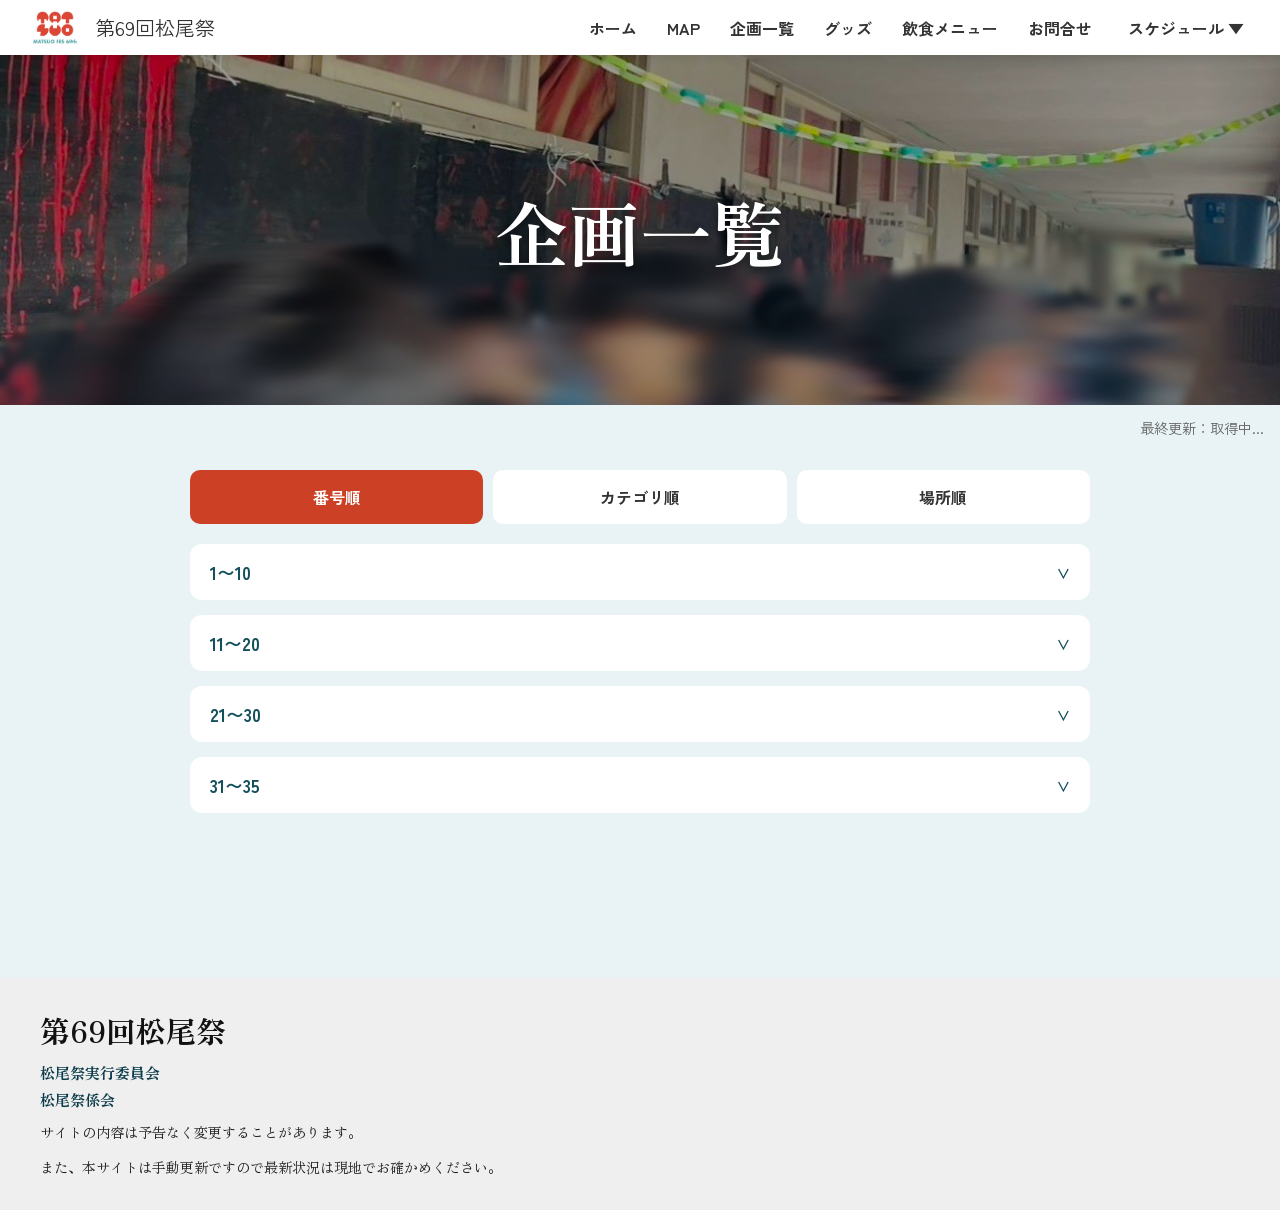
==== index.html @ f3119221 "Update index.html" ====
<!-- ========================= -->
<!-- index.html -->
<!-- ========================= -->

<!DOCTYPE html>
<html lang="ja">

<head>

  <meta charset="UTF-8">

  <!-- スマホ対応 -->
  <meta
    name="viewport"
    content="width=device-width, initial-scale=1.0"
  >

  <!-- Google Font -->
  <link
    rel="preconnect"
    href="https://fonts.googleapis.com"
  >

  <link
    rel="preconnect"
    href="https://fonts.gstatic.com"
    crossorigin
  >

  <link
    href="https://fonts.googleapis.com/css2?family=Zen+Kaku+Gothic+New:wght@400;700&display=swap"
    rel="stylesheet"
  >
  <link
  href="https://fonts.googleapis.com/css2?family=Zen+Old+Mincho:wght@400;700&display=swap"
  rel="stylesheet"
>

  <!-- CSS -->
  <link
    rel="stylesheet"
    href="style.css"
  >
  <link
  rel="icon"
  href="images/IMG_0439.JPG"
  >
  <title>
    第69回松尾祭-企画一覧
  </title>

</head>

<body>

  <!-- ========================= -->
  <!-- モーダル -->
  <!-- ========================= -->

  <div id="modal" class="modal">

    <!-- モーダル本体 -->
    <div class="modal-content">

      <!-- 閉じる -->
      <span
        id="close-modal"
        class="close-button"
      >
        ×
      </span>

      <!-- モーダルヘッダー -->
      <div class="modal-header">

        <!-- 企画番号 -->
        <div id="modal-number">

          企画1

        </div>

        <!-- カテゴリタグ -->
        <div id="modal-category-tag">

          飲食

        </div>

        <!-- タイトル -->
        <h2 id="modal-title">

          企画

        </h2>

      </div>

      <!-- 画像 -->
      <div id="modal-images" class="modal-images">
        
      </div>

      <!-- 場所 -->
      <p id="modal-place"></p>

    </div>

  </div>

  <!-- ========================= -->
  <!-- ヘッダー -->
  <!-- ========================= -->

  <header class="site-header">

    <!-- 左側 -->
    <div class="header-left">

      <!-- ハンバーガー -->
      <button id="menu-button">

        ☰

      </button>

      <!-- ロゴ -->
      <img
        src="images/IMG_0387.JPG"
        alt="ロゴ"
        class="header-logo"
      >

      <!-- タイトル -->
      <div class="header-title">

        第69回松尾祭

      </div>

    </div>

    <!-- メニュー -->
    <nav
      class="header-nav"
      id="header-nav"
    >

      <!-- ホーム -->
      <a href="https://sites.google.com/view/matsuofes69/%E3%83%9B%E3%83%BC%E3%83%A0?authuser=2">

        ホーム

      </a>
      
      <!-- MAP -->
      <a href="https://sites.google.com/view/matsuofes69/map?authuser=2">

        MAP

      </a>

      <!-- 企画一覧 -->
      <a href="index.html">

        企画一覧

      </a>
     
      <!-- グッズ -->
      <a href="https://sites.google.com/view/matsuofes69/%E3%82%B0%E3%83%83%E3%82%BA?authuser=2">

        グッズ

      </a>

       <!-- 飲食メニュー -->
      <a href="https://shikipon11.github.io/matsuo-festival-food/index.html">

        飲食メニュー

      </a>

      <!-- お問合せ -->
      <a href="https://sites.google.com/view/matsuofes69/%E3%81%8A%E5%95%8F%E5%90%88%E3%81%9B?authuser=2">

        お問合せ

      </a>

      <!-- スケジュール -->
      <div class="dropdown">

        <!-- ボタン -->
        <button
          id="schedule-toggle"
          class="dropdown-button"
        >

          スケジュール ▼

        </button>

        <!-- 開閉メニュー -->
        <div id="schedule-dropdown">

          <a href="https://sites.google.com/view/matsuofes69/%E3%82%B9%E3%82%B1%E3%82%B8%E3%83%A5%E3%83%BC%E3%83%AB/%E7%94%9F%E5%BE%92%E3%81%AE%E6%96%B9%E3%81%AF%E3%81%93%E3%81%A1%E3%82%89?authuser=2">

            生徒の方はこちら

          </a>

          <a href="https://sites.google.com/view/matsuofes69/%E3%82%B9%E3%82%B1%E3%82%B8%E3%83%A5%E3%83%BC%E3%83%AB/%E4%B8%80%E8%88%AC%E3%81%AE%E6%96%B9%E3%81%AF%E3%81%93%E3%81%A1%E3%82%89?authuser=2">

            一般の方はこちら

          </a>

        </div>

      </div>

    </nav>

  </header>

  <!-- ========================= -->
  <!-- ヒーロー -->
  <!-- ========================= -->

  <section class="hero">

    <!-- オーバーレイ -->
    <div class="hero-overlay">

      <!-- タイトル -->
      <h1 class="hero-title" id="hero-title">

        企画一覧

      </h1>

    </div>

  </section>
  <p id="last-update">
  最終更新：取得中...
  </p>
  <!-- ========================= -->
  <!-- ページ全体 -->
  <!-- ========================= -->

  <div class="container">

    <!-- ========================= -->
    <!-- 切り替えボタン -->
    <!-- ========================= -->

    <div class="top-buttons">

      <!-- 番号順 -->
      <button
        class="tab-button active"
        data-tab="number"
      >

        番号順

      </button>

      <!-- カテゴリ順 -->
      <button
        class="tab-button"
        data-tab="category"
      >

        カテゴリ順

      </button>

      <!-- 場所順 -->
      <button
        class="tab-button"
        data-tab="place"
      >

        場所順

      </button>

    </div>

    <!-- ========================= -->
    <!-- 表示エリア -->
    <!-- ========================= -->

    <div id="content-area"></div>

  </div>

  <!-- JavaScript -->
  <script src="script.js"></script>

<!-- ========================= -->
<!-- フッター -->
<!-- ========================= -->

<footer class="site-footer">

  <!-- タイトル -->
  <h2 class="footer-title">

    第69回松尾祭

  </h2>

  <p class="footer-text">

    松尾祭実行委員会

  </p>


  <p class="footer-text">

    松尾祭係会

  </p>

  <!-- 注意 -->
  <p class="footer-note">

    サイトの内容は予告なく変更することがあります。

  </p>

  <p class="footer-note">

    また、本サイトは手動更新ですので最新状況は現地でお確かめください。

  </p>

</footer>

</body>

</html>
---- style.css ----
/* ========================= */
/* style.css */
/* ========================= */
/* 全体設定 */
body {

  margin: 0;

  background-color: #e9f3f5;

  color: #333333;

  font-family:
    "Zen Kaku Gothic New",
    sans-serif;
}

/* ========================= */
/* ヘッダー */
/* ========================= */

.site-header {

  height: 55px;

  background-color: white;

  display: flex;

  justify-content: space-between;

  align-items: center;

  padding: 0 30px;

  box-sizing: border-box;

  position: sticky;

  top: 0;

  z-index: 100;

  box-shadow:
    0 2px 10px rgba(0, 0, 0, 0.1);
}

/* 左側 */
.header-left {

  display: flex;

  align-items: center;

  gap: 15px;
}

/* ロゴ */
.header-logo {

  width: 50px;

  height: 50px;

  object-fit: contain;
}

/* タイトル */
.header-title {

  font-size: 20px;
}

/* メニュー */
.header-nav {

  display: flex;

  align-items: center;

  gap: 30px;
}

/* メニューリンク */
.header-nav a {

  text-decoration: none;

  color: #333333;

  font-weight: bold;

  transition: 0.2s;
}

/* ホバー */
.header-nav a:hover {

  color: #d75c37;
}

/* ========================= */
/* ハンバーガー */
/* ========================= */

/* ボタン */
#menu-button {

  display: none;

  background: none;

  border: none;

  font-size: 32px;

  color: #333333;

  cursor: pointer;

  appearance: none;

  -webkit-appearance: none;
}

/* ========================= */
/* スケジュール */
/* ========================= */

.dropdown {

  position: relative;
}

/* ボタン */
.dropdown-button {

  background: none;

  border: none;

  font-size: 16px;

  font-weight: bold;

  color: #333333;

  cursor: pointer;

  font-family:
    "Zen Kaku Gothic New",
    sans-serif;
}

/* ドロップダウン */
#schedule-dropdown {

  display: none;

  position: absolute;

  top: 40px;

  left: 0;

  background-color: white;

  border-radius: 10px;

  overflow: hidden;

  min-width: 220px;

  box-shadow:
    0 4px 10px rgba(0, 0, 0, 0.15);

  z-index: 999;
}

/* 開いた状態 */
#schedule-dropdown.open {

  display: block;
}

/* 中のリンク */
#schedule-dropdown a {

  display: block;

  padding: 12px 16px;

  text-decoration: none;

  color: #333333;
}

/* ホバー */
#schedule-dropdown a:hover {

  background-color: #f3f3f3;

  color: #d75c37;
}

/* ========================= */
/* ヒーロー */
/* ========================= */

.hero {

  width: 100%;

  height: 350px;

  background-image: url("images/IMG_0395.JPG");

  background-size: cover;

  background-position: center;

  background-repeat: no-repeat;

  position: relative;

  overflow: hidden;
}

/* オーバーレイ */
.hero-overlay {

  width: 100%;

  height: 100%;

  background-color:
    rgba(0, 0, 0, 0.35);

  display: flex;

  justify-content: center;

  align-items: center;
}

/* タイトル */
.hero-title {

  color: white;

  font-size: 72px;

  margin: 0;

  text-shadow:
    0 4px 10px rgba(0, 0, 0, 0.5);

  font-family:
    "Zen Old Mincho",
    serif;
}

/* ========================= */
/* コンテナ */
/* ========================= */
.container {

  max-width: 900px;

  margin: auto;

  padding: 20px;

  padding-bottom: 80px;

  color: #134f5c;

}

/* タイトル */
h1 {

  text-align: center;

  margin-bottom: 30px;
}

/* ========================= */
/* 上部ボタン */
/* ========================= */

.top-buttons {

  display: flex;

  gap: 10px;

  margin-bottom: 20px;
}

/* ボタン */
.tab-button {

  flex: 1;

  padding: 15px;

  border: none;

  border-radius: 10px;

  background-color: white;

  font-size: 16px;

  cursor: pointer;

  transition: 0.2s;

  color: #333333;

  font-weight: bold;

  font-family:
    "Zen Kaku Gothic New",
    sans-serif;

  appearance: none;

  -webkit-appearance: none;
}

/* ホバー */
.tab-button:hover {

  background-color: #f0d2c8;
}

/* 選択中 */
.tab-button.active {

  background-color: #cc4125;

  color: white;
}

/* ========================= */
/* 小区分 */
/* ========================= */

.section {

  margin-bottom: 15px;

  background-color: white;

  border-radius: 12px;

  overflow: hidden;
}

/* ヘッダー */
.section-header {

  display: flex;

  justify-content: space-between;

  align-items: center;

  padding: 15px 20px;

  cursor: pointer;

  font-size: 18px;

  font-weight: bold;
}

/* アイコン */
.toggle-icon {

  font-size: 15px;
}
#last-update{
  text-align: right;
  margin: 12px 16px;
  font-size: 0.9rem;
  color: #666;
}
/* ========================= */
/* 一覧 */
/* ========================= */

.project-list {

  display: none;

  padding: 15px;

  border-top:
    1px solid #dddddd;
}

/* 開いた */
.project-list.open {

  display: block;
}

/* ========================= */
/* カード */
/* ========================= */

.project-card {

  background-color: #fafafa;

  border-radius: 10px;

  padding: 15px;

  margin-bottom: 10px;

  transition: 0.2s;

  cursor: pointer;
}

/* ホバー */
.project-card:hover {

  transform: translateY(-2px);

  background-color: #eeeeee;

  
}

.project-card:active {

  transform: scale(0.97);

}
.project-top {

  display: flex;

  align-items: center;

  gap: 12px;

  margin-bottom: 10px;
}

.project-title {

  flex: 1;
}
.project-congestion{
  padding:4px 8px;
  border-radius:999px;
  font-size:0.85rem;
  font-weight:bold;
}

.status-empty{
  color:#166534;
  background:#dcfce7;
}

.status-normal{
  color:#854d0e;
  background:#fef9c3;
}

.status-busy{
  color:#991b1b;
  background:#fee2e2;
}

.status-limit{
  color:#111827;
  background:#e5e7eb;
}
/* ========================= */
/* 初回チュートリアル */
/* ========================= */

.project-card.tutorial {

  position: relative;

  animation:
    tutorialPulse 1.2s infinite;
}

.project-card.tutorial::after {

  content:
    "👇 タップして詳細を見る";

  position: absolute;

  top: -12px;
  right: 10px;

  background: #cc4125;

  color: white;

  padding: 6px 10px;

  border-radius: 20px;

  font-size: 12px;

  font-weight: bold;

  white-space: nowrap;

  box-shadow:
    0 4px 10px rgba(0,0,0,0.2);
}

@keyframes tutorialPulse {

  0% {
    transform: scale(1);
  }

  50% {
    transform: scale(1.03);
  }

  100% {
    transform: scale(1);
  }
}

.project-top {

  display: flex;

  align-items: center;

  gap: 12px;

  margin-bottom: 10px;
}

.project-circle {

  min-width: 36px;

  height: 36px;

  display: flex;

  justify-content: center;

  align-items: center;

  background-color: #237e82;

  border-radius: 999px;

  font-weight: bold;

  font-size: 24px;

  color: white;

  box-sizing: border-box;
}

/* タイトル */
.project-title {

  font-size: 20px;

  margin: 5px 0;

  font-weight: bold;

  color: black;

}

/* タグ */
.project-tags {

  display: flex;

  gap: 10px;

  flex-wrap: wrap;
}

/* タグ共通 */
.tag {

  padding: 10px 16px;

  border-radius: 20px;

  color: white;

  font-size: 14px;
}

#modal-category-tag {

  display: flex;

  gap: 8px;

  flex-wrap: wrap;
}

/* 飲食 */
.food {

  background-color: #dfcc20;
}

/* 展示 */
.exhibition {

  background-color: #7bd071;
}

/* 体験 */
.experience {

  background-color: #6ebbcf;
}

/* パフォーマンス */
.performance {

  background-color: #cd82ed;
}

/* 販売 */
.sale {

  background-color: #df8020;
}

.food-text {

  color: #dfcc20;
}

.exhibition-text {

  color: #7bd071;
}

.experience-text {

  color: #6ebbcf;
}

.performance-text {

  color: #cd82ed;
}

.sale-text {

  color: #df8020;
}

/* 場所 */
.place {

  background-color: #555555;
}

/* ========================= */
/* モーダル */
/* ========================= */

/* 背景 */
.modal {

  display: none;

  position: fixed;

  top: 0;

  left: 0;

  width: 100%;

  height: 100%;

  background-color:
    rgba(0, 0, 0, 0.5);

  backdrop-filter: blur(4px);

  justify-content: center;

  align-items: center;

  z-index: 1000;


}

/* 表示 */
.modal.show {

  display: flex;
}

/* 本体 */
.modal-content {

  background-color: white;

  width: 90%;

  max-width: 500px;

  max-height: 90vh;

  overflow-y: auto;

  border-radius: 20px;

  padding: 25px;

  position: relative;

  animation:
    popup 0.45s
    cubic-bezier(0.18, 1.2, 0.4, 1);

  box-shadow:
  0 20px 60px rgba(0, 0, 0, 0.35);
}

/* アニメーション */
@keyframes popup {

  0% {

    transform:
      translateY(40px)
      scale(0.75);

    opacity: 0;
  }

  60% {

    transform:
      translateY(-8px)
      scale(1.03);

    opacity: 1;
  }

  100% {

    transform:
      translateY(0)
      scale(1);

    opacity: 1;
  }

}
/* 閉じる */
.close-button {

  position: absolute;

  top: 15px;

  right: 20px;

  font-size: 30px;

  cursor: pointer;
}

/* 画像 */
/* 通常画像 */
.modal-images img {

  width: 100%;
  border-radius: 12px;

}

/* 1枚だけ */
.modal-images.single-image img {

  max-width: 500px;

  width: 100%;

  margin: 0 auto;

  display: block;

}

/* ========================= */
/* モーダル上部 */
/* ========================= */

.modal-header {

  display: flex;

  align-items: center;

  gap: 10px;

  flex-wrap: wrap;

  margin-bottom: 20px;
}

#modal-number {

  min-width: 40px;

  height: 40px;

  display: flex;

  justify-content: center;

  align-items: center;

  background-color: #237e82;

  border-radius: 999px;

  font-weight: bold;

  font-size: 28px;

  color: white;

  box-sizing: border-box;
}

/* タイトル */
#modal-title {

  width: 100%;

  margin: 5px 0 0;
}

/* ========================= */
/* フッター */
/* ========================= */

.site-footer {

  background-color: #efefef;

  padding: 30px 40px;

  margin-top: 70px;


  font-family:
    "Zen Old Mincho",
    serif;
}

/* タイトル */
.footer-title {

  margin: 0 0 10px;

  font-size: 30px;

  font-weight: bold;

  color: #111111;
}

/* 実行委員会など */
.footer-text {

  margin: 6px 0;

  font-size: 15px;

  font-weight: bold;

  color: #0b3b4a;
}

/* 注意文 */
.footer-note {

  margin: 10px 0 0;

  font-size: 14px;

  color: #222222;

  line-height: 1.8;
}

/* ========================= */
/* スマホ対応 */
/* ========================= */

@media screen and (max-width: 768px) {

  /* ヘッダー */
  .site-header {

    padding: 15px 20px;
  }

  /* ハンバーガー */
  #menu-button {

    display: block;

    position: relative;

    z-index: 1000;

    margin-right: 5px;
  }

  /* ナビ */
  .header-nav {

    position: fixed;

    align-items: flex-start;
    
    top: 0;

    left: -260px;

    width: 240px;

    height: 100vh;

    background-color: white;

    display: flex;

    flex-direction: column;

    gap: 20px;

    padding: 100px 20px 20px;

    box-sizing: border-box;

    box-shadow:
      2px 0 10px rgba(0, 0, 0, 0.15);

    transition: 0.3s;

    z-index: 999;
  }

  .header-nav a,.dropdown-button {
    width: 100%;
    text-align: left;
  }

  
  .dropdown-button {
    display: block;
    width: 100%;
    text-align: left;
    padding: 0;
  }
  
  /* 開いた */
  .header-nav.open {

    left: 0;
  }

  /* タイトル */
  .header-title {

    display: none;
  }

  /* ヒーロー */
  .hero {

    height: 220px;
  }

  /* タイトル */
  .hero-title {

    font-size: 42px;
  }

  .site-footer {

    padding: 25px 20px;
  }

  .footer-title {

    font-size: 18px;
  }

  .footer-text,
  .footer-note {

    font-size: 13px;

  }
}
/* ========================= */
/* 隠し演出 */
/* ========================= */

.hero-title.secret-active {

  animation:
    glow 1s ease,
    shake 0.5s ease;
}

/* 光る */
@keyframes glow {

  0% {

    text-shadow:
      0 0 0px white;
  }

  50% {

    text-shadow:
      0 0 25px white,
      0 0 50px #ffd700;
  }

  100% {

    text-shadow:
      0 0 0px white;
  }
}

/* 少し揺れる */
@keyframes shake {

  0% {

    transform: translateX(0);
  }

  25% {

    transform: translateX(-5px);
  }

  50% {

    transform: translateX(5px);
  }

  75% {

    transform: translateX(-5px);
  }

  100% {

    transform: translateX(0);
  }
}

/* 紙吹雪 */
.confetti {

  position: fixed;

  width: 10px;

  height: 10px;

  top: -10px;

  border-radius: 2px;

  pointer-events: none;

  animation:
    fall 3s linear forwards;

  z-index: 9999;
}

@keyframes fall {

  0% {

    transform:
      translate(0, 0)
      rotate(0deg);

    opacity: 1;
  }

  100% {

    transform:
      translate(
        calc(
          (var(--drift) - 0.5) * 400px
        ),
        110vh
      )
      rotate(720deg);

    opacity: 0;
  }
}
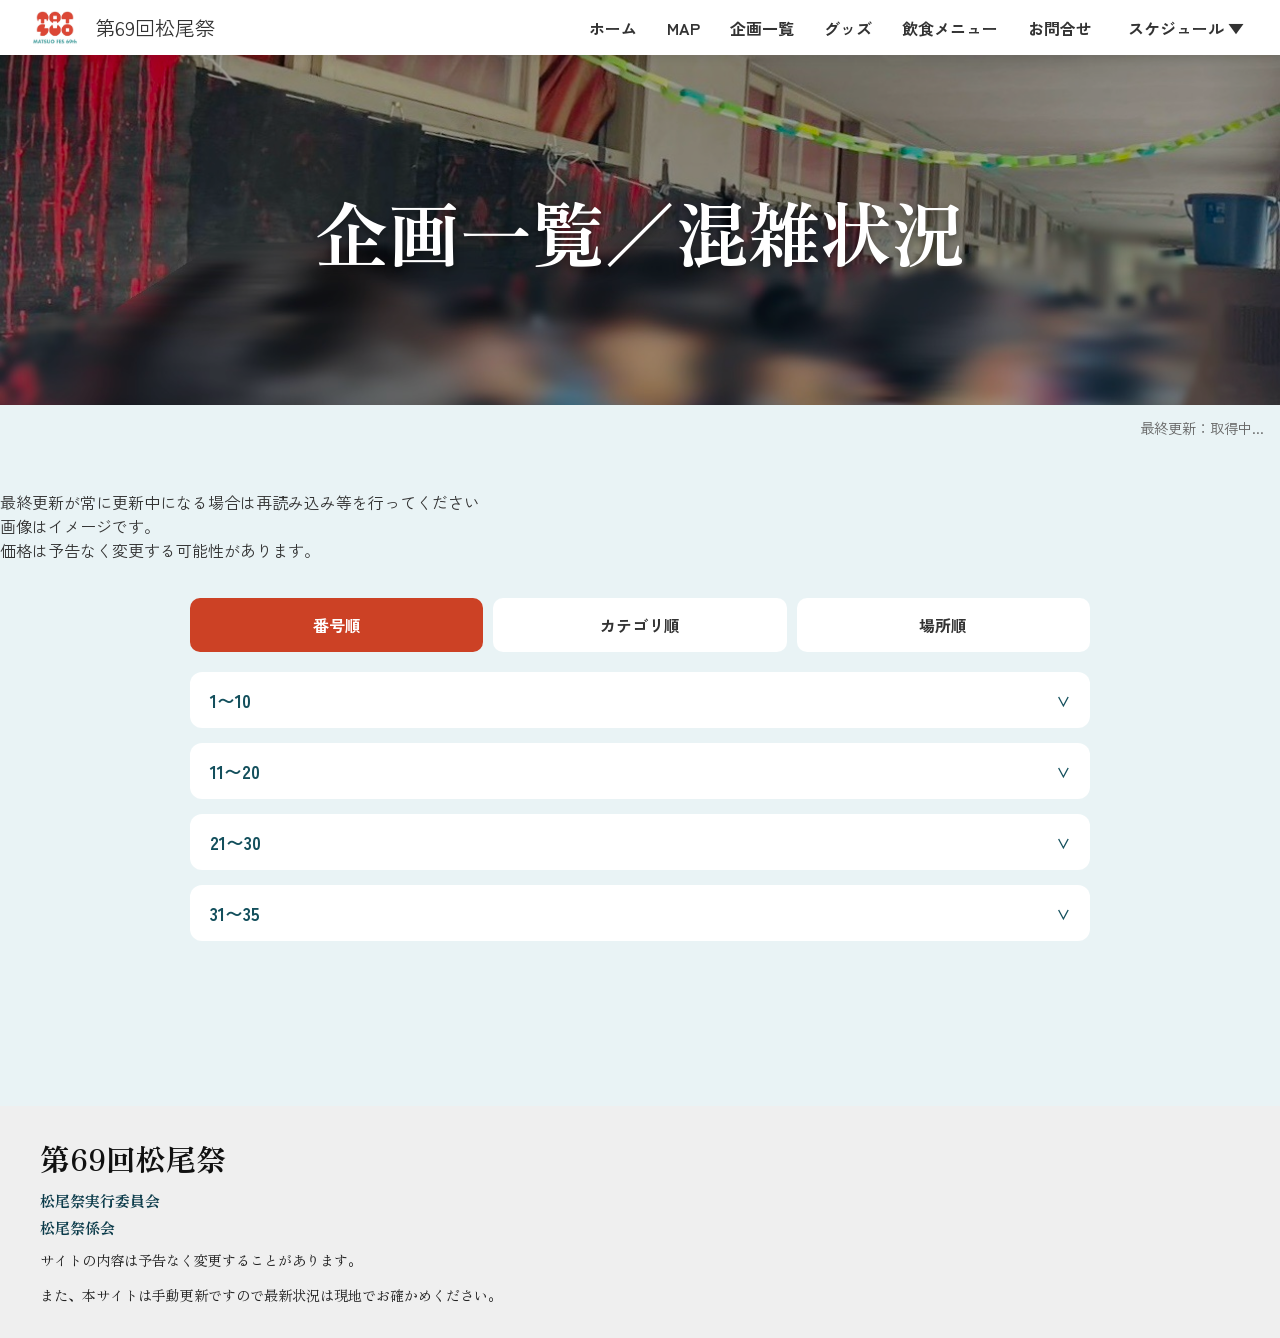
==== commit dc0adfa6: "Update index.html" ====
--- a/index.html
+++ b/index.html
@@ -236,11 +236,12 @@
       <!-- タイトル -->
       <h1 class="hero-title" id="hero-title">
 
-        企画一覧
+        企画一覧／混雑状況
 
       </h1>
 
     </div>
+    
 
   </section>
   <p id="last-update">
@@ -249,7 +250,9 @@
   <!-- ========================= -->
   <!-- ページ全体 -->
   <!-- ========================= -->
-
+　<p id="caution-statement">
+  最終更新が常に更新中になる場合は再読み込み等を行ってください<br>画像はイメージです。<br>価格は予告なく変更する可能性があります。
+  </p>
   <div class="container">
 
     <!-- ========================= -->
--- a/style.css
+++ b/style.css
@@ -798,7 +798,13 @@
   border-radius: 12px;
 
 }
-
+.common-image{
+  display:block;
+  width:100%;
+  max-width:500px;
+  margin:0px auto ;
+  border-radius:12px;
+}
 /* 1枚だけ */
 .modal-images.single-image img {
 
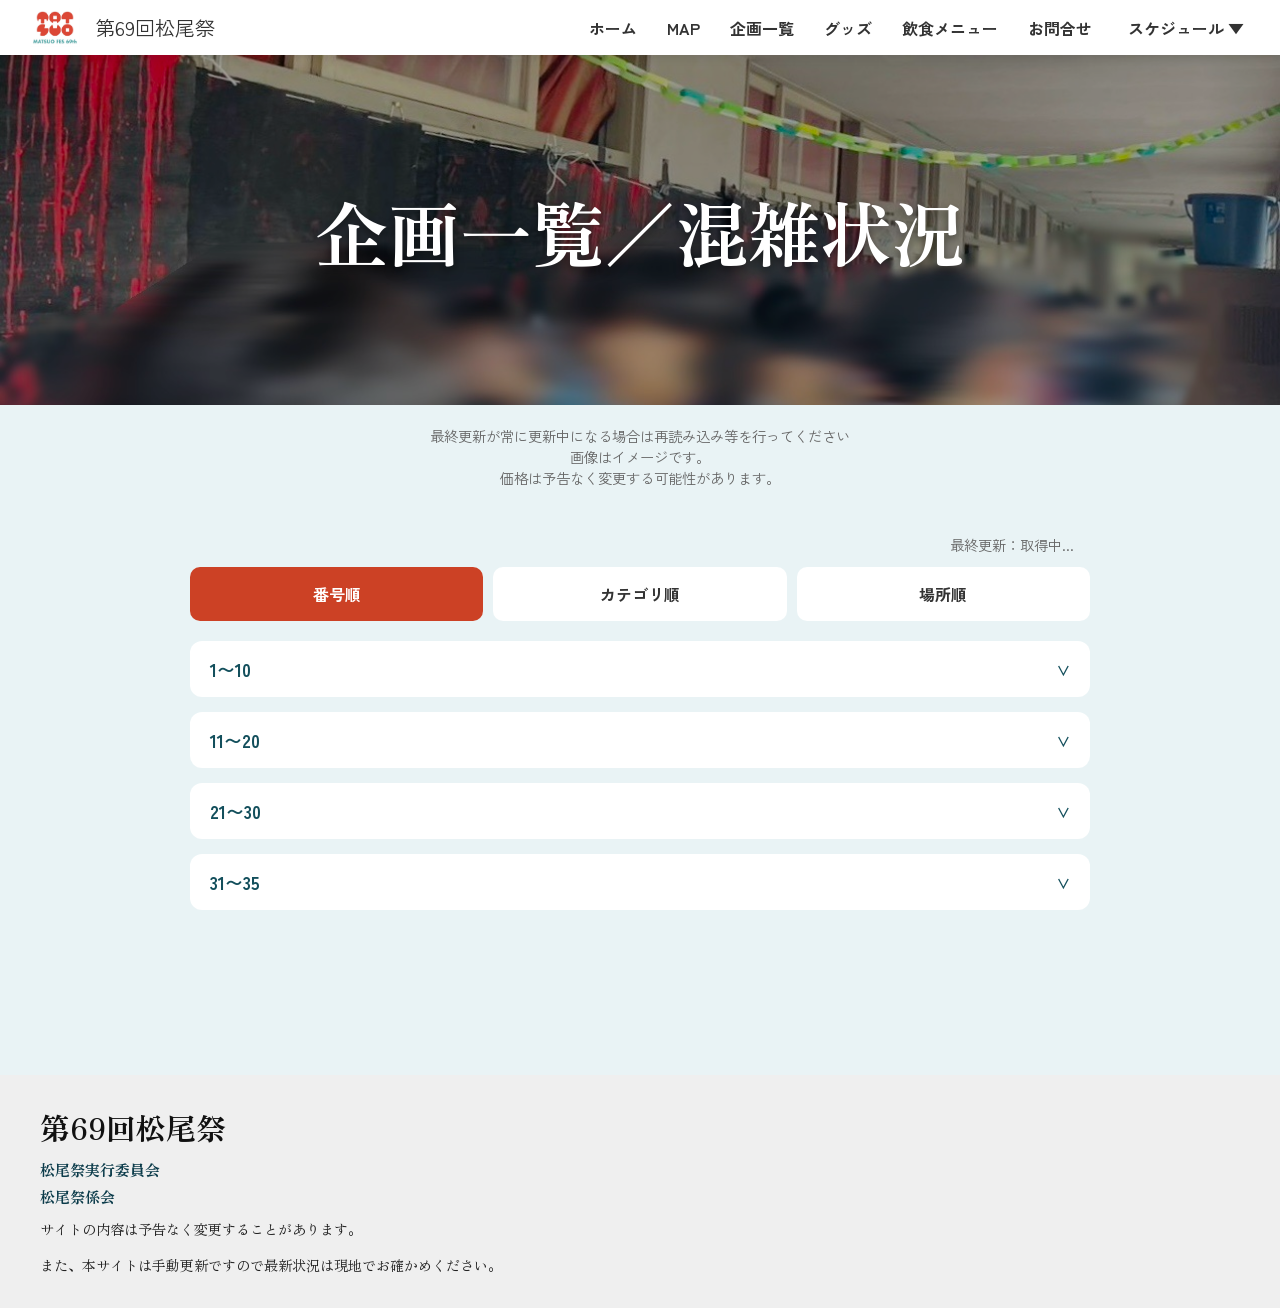
==== commit 18511aae: "Update caution statement in index.html" ====
--- a/index.html
+++ b/index.html
@@ -244,16 +244,16 @@
     
 
   </section>
+  <p id="caution-statement">
+  最終更新が常に更新中になる場合は再読み込み等を行ってください<br>画像はイメージです。<br>価格は予告なく変更する可能性があります。
+  </p>
+  <div class="container">
   <p id="last-update">
   最終更新：取得中...
   </p>
   <!-- ========================= -->
   <!-- ページ全体 -->
   <!-- ========================= -->
-　<p id="caution-statement">
-  最終更新が常に更新中になる場合は再読み込み等を行ってください<br>画像はイメージです。<br>価格は予告なく変更する可能性があります。
-  </p>
-  <div class="container">
 
     <!-- ========================= -->
     <!-- 切り替えボタン -->
--- a/style.css
+++ b/style.css
@@ -276,7 +276,12 @@
   color: #134f5c;
 
 }
-
+#caution-statement{
+  text-align: center;
+  margin-top: 20px ;
+  font-size: 0.9rem;
+  color: #666;
+}
 /* タイトル */
 h1 {
 
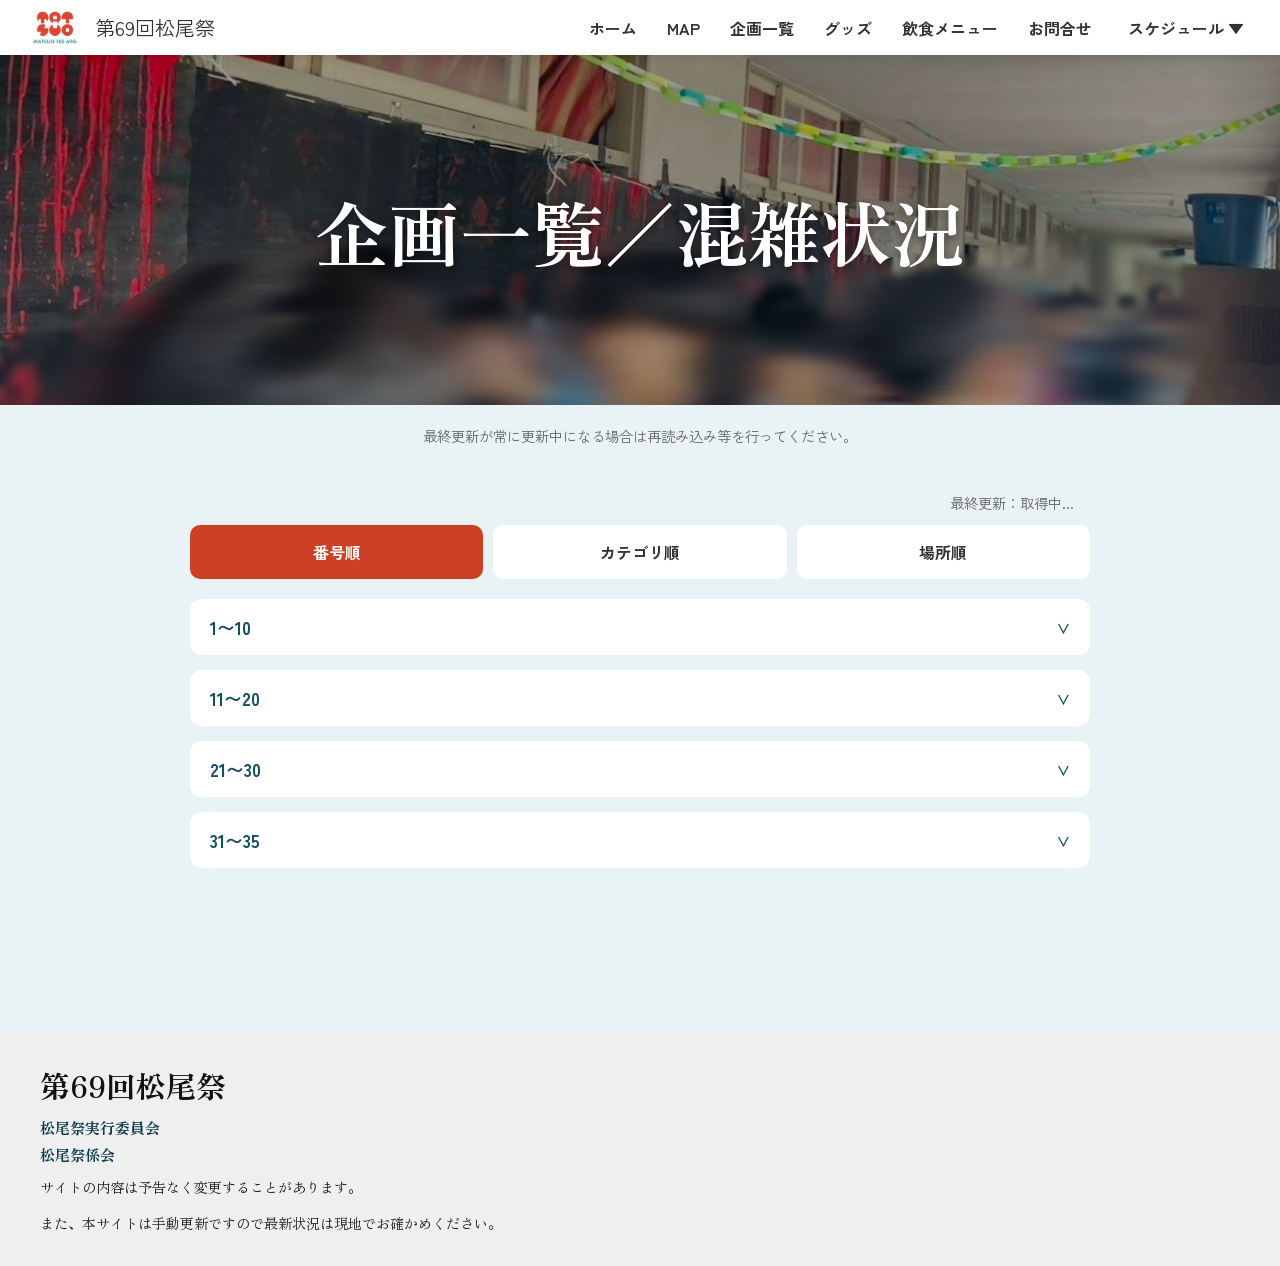
==== commit ae778081: "Update index.html" ====
--- a/index.html
+++ b/index.html
@@ -245,7 +245,7 @@
 
   </section>
   <p id="caution-statement">
-  最終更新が常に更新中になる場合は再読み込み等を行ってください<br>画像はイメージです。<br>価格は予告なく変更する可能性があります。
+  最終更新が常に更新中になる場合は再読み込み等を行ってください。
   </p>
   <div class="container">
   <p id="last-update">
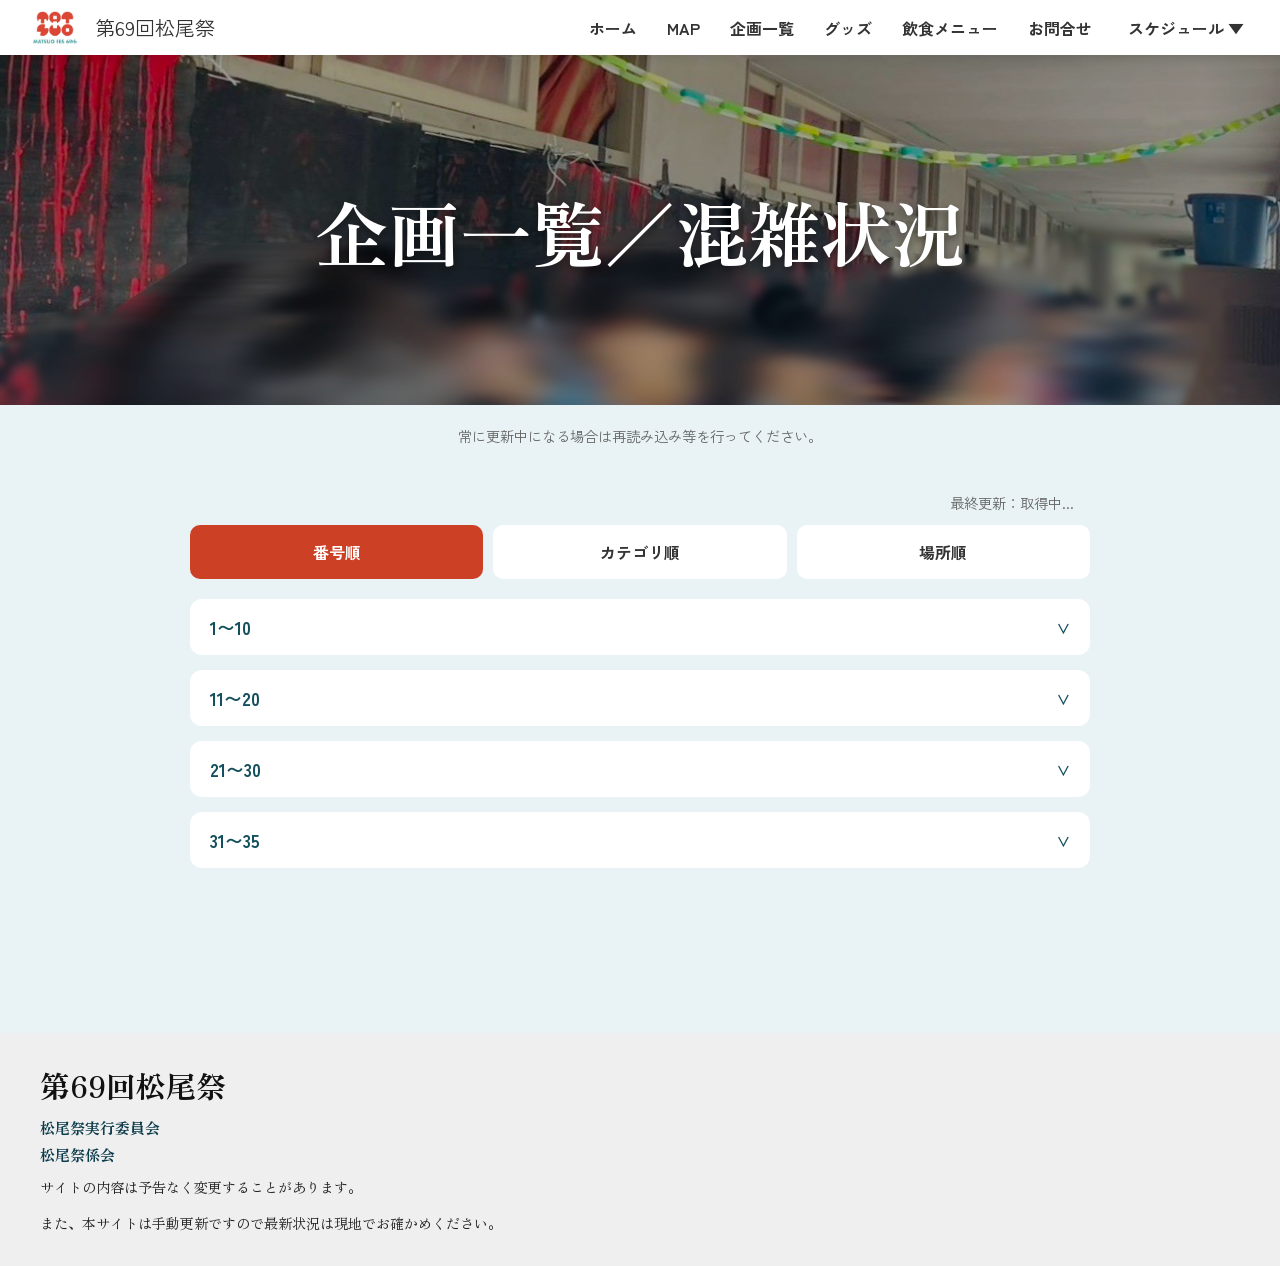
==== commit b4feac57: "Update index.html" ====
--- a/index.html
+++ b/index.html
@@ -245,7 +245,7 @@
 
   </section>
   <p id="caution-statement">
-  最終更新が常に更新中になる場合は再読み込み等を行ってください。
+  常に更新中になる場合は再読み込み等を行ってください。
   </p>
   <div class="container">
   <p id="last-update">
